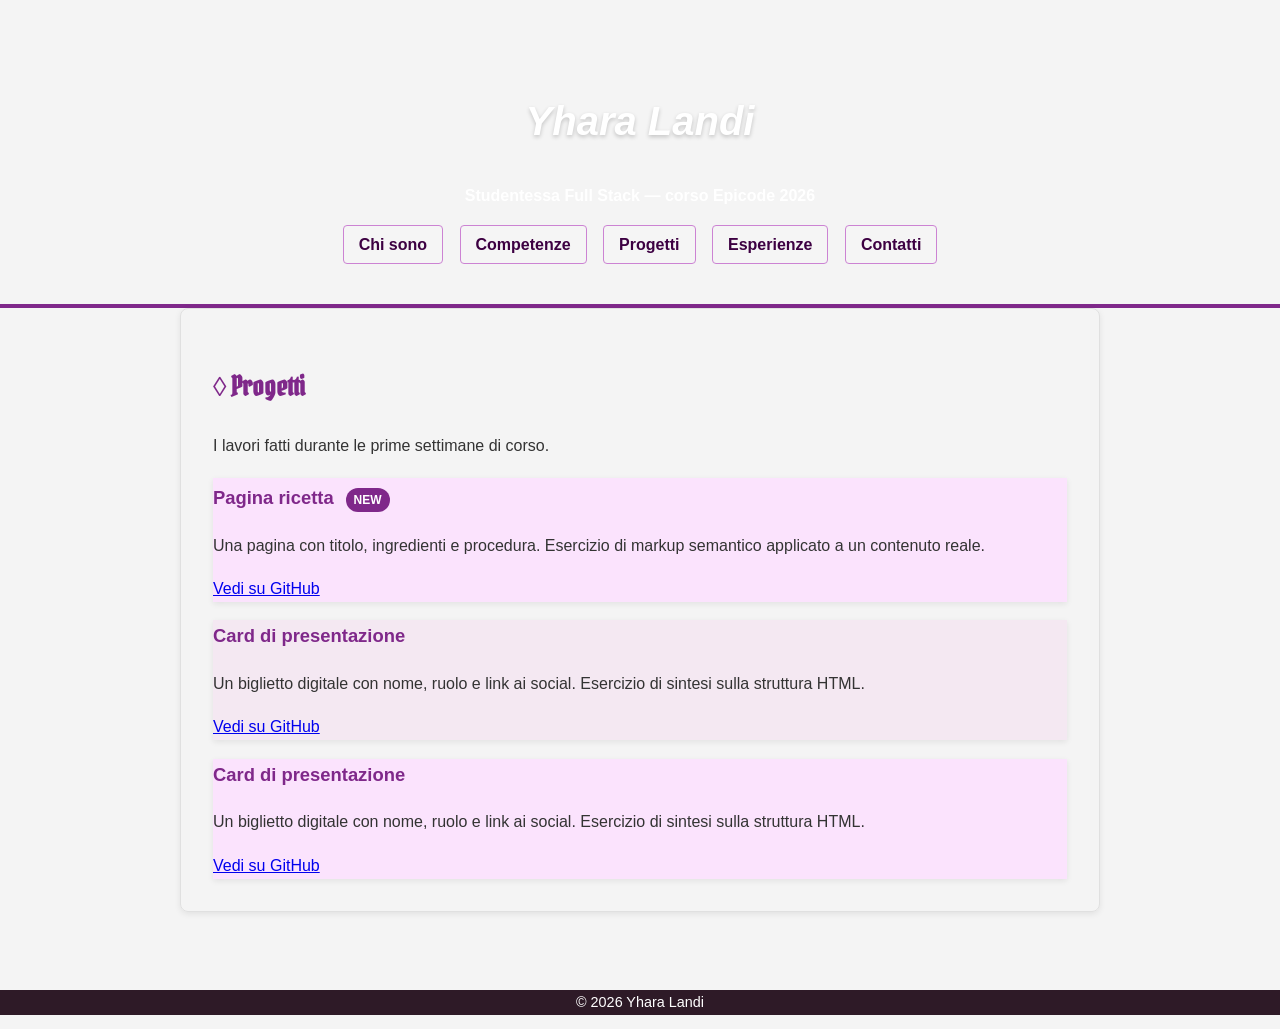
==== project.html @ 40f6e140 "nav" ====
<!DOCTYPE html>
<html lang="it">

<head>
    <meta charset="UTF-8">
    <meta name="viewport" content="width=device-width, initial-scale=1.0">
    <title>Yhara Landi</title>
    <link href="https://fonts.googleapis.com/css2?family=Pirata+One&display=swap" rel="stylesheet">
    <link rel="stylesheet" href="assets/css/style.css">
</head>

<body>
    <header id="siteHeader">
        <h1>Yhara Landi</h1>
        <p class="cute"><b>Studentessa Full Stack</b> — corso Epicode 2026</p>

        <nav>
            <ul>
                <li><a href="#chi-sono">Chi sono</a></li>
                <li><a href="#competenze">Competenze</a></li>
                <li><a href="#progetti">Progetti</a></li>
                <li><a href="#esperienze">Esperienze</a></li>
                <li><a href="#contatti">Contatti</a></li>
            </ul>
        </nav>
    </header>

    <main>
        <div id="progetti">
            <h2>Progetti</h2>
            <p>I lavori fatti durante le prime settimane di corso.</p>

            <article class="project">
                <h3>Pagina ricetta</h3>
                <p>Una pagina con titolo, ingredienti e procedura. Esercizio di markup semantico applicato a un
                    contenuto reale.</p>
                <a href="javascript:void();">Vedi su GitHub</a>
            </article>

            <article class="project">
                <h3>Card di presentazione</h3>
                <p>Un biglietto digitale con nome, ruolo e link ai social. Esercizio di sintesi sulla struttura HTML.
                </p>
                <a href="javascript:void();">Vedi su GitHub</a>
            </article>
            <article class="project">
                <h3>Card di presentazione</h3>
                <p>Un biglietto digitale con nome, ruolo e link ai social. Esercizio di sintesi sulla struttura HTML.
                </p>
                <a href="javascript:void();">Vedi su GitHub</a>
            </article>
        </div>
    </main>

    <footer id="siteFooter">
        <p>&copy; 2026 Yhara Landi</p>
    </footer>

</body>

</html>
---- assets/css/style.css ----
/* Lasciate ogne speranza, voi ch'intrate*/
html,
body {
    margin: 0;
    padding: 0;
    font-family: "Helvetica Neue", Arial, sans-serif;
    font-size: 16px;
    line-height: 1.7;
    color: #333333;
    background-color: #f4f4f4;
    box-sizing: border-box;
}

#siteHeader {
    background-image: url(https://images.unsplash.com/photo-1557682250-33bd709cbe85?q=80&w=1129&auto=format&fit=crop&ixlib=rb-4.1.0&ixid=M3wxMjA3fDB8MHxwaG90by1wYWdlfHx8fGVufDB8fHx8fA%3D%3D);
    background-size: cover;
    background-position: center;
    color: #ffffff;
    text-align: center;
    padding: 60px 20px 40px;
    border-bottom: 4px solid rgb(127, 40, 138);
}

#siteHeader h1 {
    font-size: 2.5rem;
    font-weight: bold;
    font-style: italic;
    text-shadow: 0 2px 4px rgba(0, 0, 0, 0.2);
}

.cute {
    color: rgb(255, 255, 255);
    font-weight: 600;
}

nav li {
    display: inline-block;
}

nav a {
    color: #3d0042;
    font-weight: bold;
    text-decoration: none;
    display: inline-block;
    padding: 5px 15px;
    margin: 0 6px;
    border-radius: 4px;
    border: 1px solid #cc83d3;
    background-color: rgba(255, 255, 255, 0.062)
}

nav ul {
    list-style: none;
    margin: 0;
    padding: 0;
}

nav a:hover {
    color: #ffffff;
    background-color: rgba(255, 255, 255, 0.2);
padding: 15px 15px;
}

main {
    max-width: 920px;
    margin: 0 auto;
    padding: 0 20px 40px;
}

main div {
    padding: 32px;
    margin-bottom: 24px;
    border: 1px solid #e0e0e0;
    border-radius: 8px;
    box-shadow: 0 2px 6px rgba(0, 0, 0, 0.08);
}

main h2 {
    font-size: 1.7rem;
    color: hsl(293, 55%, 35%);
    text-align: left;
    font-family: "Pirata One", cursive;
}

main div h2::before {
    content: "◊ ";
    color: hsl(293, 55%, 35%);
}

main h3 {
    font-size: 1.15rem;
    color: hsl(293, 55%, 35%);
    text-align: left;
}

#chiSono {
    background-color: #ffffff;
    text-align: justify;
    padding-left: 20px;
}

#chiSono p:first-of-type {
    font-size: 1.1rem;
    font-style: italic;
    color: #5d3964;
}

.avatar {
    width: 110px;
    height: 110px;
    border: 4px solid hsl(293, 55%, 35%);
    border-radius: 50%;
    float: left;
    margin: 0 20px 12px 0;
}

#chiSono p:first-of-type::first-letter {
    font-size: 3rem;
    font-weight: bold;
    float: left;
    margin-right: 6px;
    color: hsl(293, 55%, 35%);
}


#competenze {
    clear: both;
}
 
.skillList {
    list-style: none;
}

.skillList li:nth-child(odd) {
    background-color: #e9c6eb;
}

.skillList li:nth-child(even) {
    background-color: #f4e8f2;
}

.skillList li:first-child {
    font-weight: bold;
}

.skillList li::before {
    content: "★ ";
    color: hsl(293, 55%, 35%);
}

.project:nth-of-type(odd) {
    background-color: #fbe3fd;
}

.project:nth-of-type(even) {
    background-color: #f4e8f2;
}

.project {
    box-shadow: 0 2px 6px rgba(0, 0, 0, 0.08);
}

.project:hover {
    box-shadow: 0 4px 12px rgba(0, 0, 0, 0.15);
}

.project:first-of-type h3::after {
    content: "NEW";
    display: inline-block;
    padding: 2px 8px;
    margin-left: 12px;
    background-color: hsl(293, 55%, 35%);
    color: #ffffff;
    border-radius: 16px;
    font-size: 0.75rem;
    margin-top: 10px;

}

.project:nth-of-type(2) h3::after {
    margin-top: 10px;

}

table {
    border-collapse: collapse;
}

table caption {
    font-weight: 600;
}

table,
th,
td {
    border: 1px solid rgb(154, 35, 170);
}

label {
    font-weight: bold;
    color: rgb(127, 40, 138);
}

input,
textarea,
select {
    font-family: "Helvetica Neue", Arial, sans-serif;
    font-size: 0.95rem;
    width: 60%;
    background-color: #df86cb;
    color: white;
}

input::placeholder,
textarea::placeholder {
    color: #ffffff;
    font-style: italic;
}

input:focus,
textarea:focus,
select:focus {
    background-color: #9e3183;
    color: #ffffff;
}

.consenso {
    width: auto;
}

button {
    color: #ffffff;
    background-color: hsl(293, 55%, 35%);
    font-weight: bold;
    width: 30%;
    padding: 12px 24px;
    border: none;
    border-radius: 4px;
    box-shadow: 0 2px 4px rgba(0, 0, 0, 0.1);
}

button:hover {
    color: #eeeeee;
    background-color: hsl(295, 100%, 12%);
    box-shadow: 0 4px 8px rgba(0, 0, 0, 0.15);
}

#siteFooter {
    background-color: #2e1a27;
    color: #ffffff;
    text-align: center;
    font-size: 0.9rem;
}
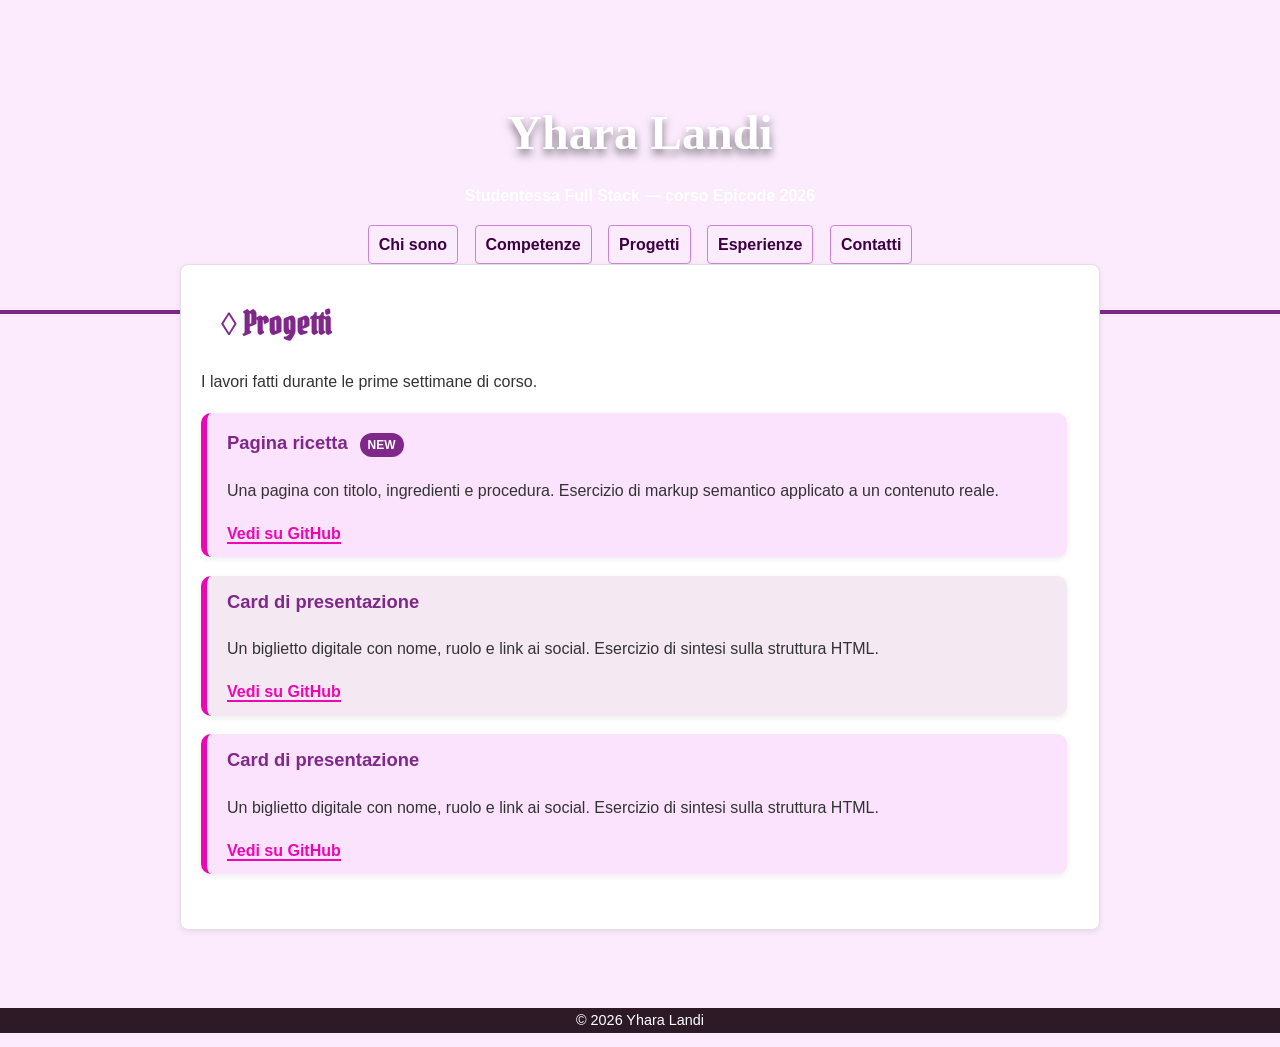
==== commit 9e0a7222: "modifiche progetti" ====
--- a/project.html
+++ b/project.html
@@ -6,6 +6,7 @@
     <meta name="viewport" content="width=device-width, initial-scale=1.0">
     <title>Yhara Landi</title>
     <link href="https://fonts.googleapis.com/css2?family=Pirata+One&display=swap" rel="stylesheet">
+    <link rel="stylesheet" href="https://cdn.jsdelivr.net/npm/bootstrap-icons@1.13.1/font/bootstrap-icons.min.css">
     <link rel="stylesheet" href="assets/css/style.css">
 </head>
 
--- a/assets/css/style.css
+++ b/assets/css/style.css
@@ -7,9 +7,10 @@
     font-size: 16px;
     line-height: 1.7;
     color: #333333;
-    background-color: #f4f4f4;
+    background-color: #fbebfd;
     box-sizing: border-box;
 }
+
 
 #siteHeader {
     background-image: url(https://images.unsplash.com/photo-1557682250-33bd709cbe85?q=80&w=1129&auto=format&fit=crop&ixlib=rb-4.1.0&ixid=M3wxMjA3fDB8MHxwaG90by1wYWdlfHx8fGVufDB8fHx8fA%3D%3D);
@@ -17,15 +18,17 @@
     background-position: center;
     color: #ffffff;
     text-align: center;
-    padding: 60px 20px 40px;
+    padding: 60px 20px 0;
     border-bottom: 4px solid rgb(127, 40, 138);
+
 }
 
 #siteHeader h1 {
-    font-size: 2.5rem;
-    font-weight: bold;
-    font-style: italic;
-    text-shadow: 0 2px 4px rgba(0, 0, 0, 0.2);
+    font-family: 'Times New Roman', Times, serif;
+    font-size: 3rem;
+    font-weight: bold;
+    text-shadow: 0 5px 9px rgba(0, 0, 0, 0.5);
+    margin-bottom: -8px;
 }
 
 .cute {
@@ -42,29 +45,29 @@
     font-weight: bold;
     text-decoration: none;
     display: inline-block;
-    padding: 5px 15px;
+    padding: 5px 10px;
     margin: 0 6px;
     border-radius: 4px;
     border: 1px solid #cc83d3;
-    background-color: rgba(255, 255, 255, 0.062)
+    background-color: rgba(255, 255, 255, 0.062);
 }
 
 nav ul {
     list-style: none;
-    margin: 0;
+    margin-bottom: 46px;
     padding: 0;
 }
 
 nav a:hover {
     color: #ffffff;
     background-color: rgba(255, 255, 255, 0.2);
-padding: 15px 15px;
 }
 
 main {
     max-width: 920px;
     margin: 0 auto;
     padding: 0 20px 40px;
+    margin-top: -50px;
 }
 
 main div {
@@ -76,9 +79,10 @@
 }
 
 main h2 {
-    font-size: 1.7rem;
+    font-size: 2rem;
     color: hsl(293, 55%, 35%);
     text-align: left;
+    margin: 0 0 5px 20px;
     font-family: "Pirata One", cursive;
 }
 
@@ -93,7 +97,11 @@
     text-align: left;
 }
 
-#chiSono {
+#chiSono,
+#competenze,
+#progetti,
+#esperienze,
+#contatti {
     background-color: #ffffff;
     text-align: justify;
     padding-left: 20px;
@@ -126,7 +134,7 @@
 #competenze {
     clear: both;
 }
- 
+
 .skillList {
     list-style: none;
 }
@@ -148,6 +156,9 @@
     color: hsl(293, 55%, 35%);
 }
 
+#progetti{
+    padding-bottom: 45px;
+}
 .project:nth-of-type(odd) {
     background-color: #fbe3fd;
 }
@@ -158,6 +169,15 @@
 
 .project {
     box-shadow: 0 2px 6px rgba(0, 0, 0, 0.08);
+    margin-bottom: 10px;
+    padding: 0 0 10px 20px;
+        border-left: solid 6px #eb08b2;
+        border-radius: 10px;
+
+}
+.project h3{
+padding-top: 10px;
+
 }
 
 .project:hover {
@@ -179,6 +199,40 @@
 
 .project:nth-of-type(2) h3::after {
     margin-top: 10px;
+
+}
+.project a{
+    color: #eb08b2;
+    font-size: 1em;
+    text-decoration: none;
+    font-weight: 600;
+    border-bottom: solid 2px #eb08b2;
+}
+.project a:hover {
+    color: #7F288A;
+        border-bottom: solid 2px #7F288A;
+
+}
+.project a:visited {
+    color: #eb08b2;
+}
+
+/*link per la pagina extra*/
+.altriProgetti {
+    color: #eb08b2;
+    font-size: 1em;
+    text-decoration: none;
+    float: right;
+    font-weight: 600;
+    border-bottom: solid 2px #eb08b2;
+}
+
+.altriProgetti:visited {
+    color: #eb08b2;
+}
+.altriProgetti:hover {
+    color: #7F288A;
+        border-bottom: solid 2px #7F288A;
 
 }
 
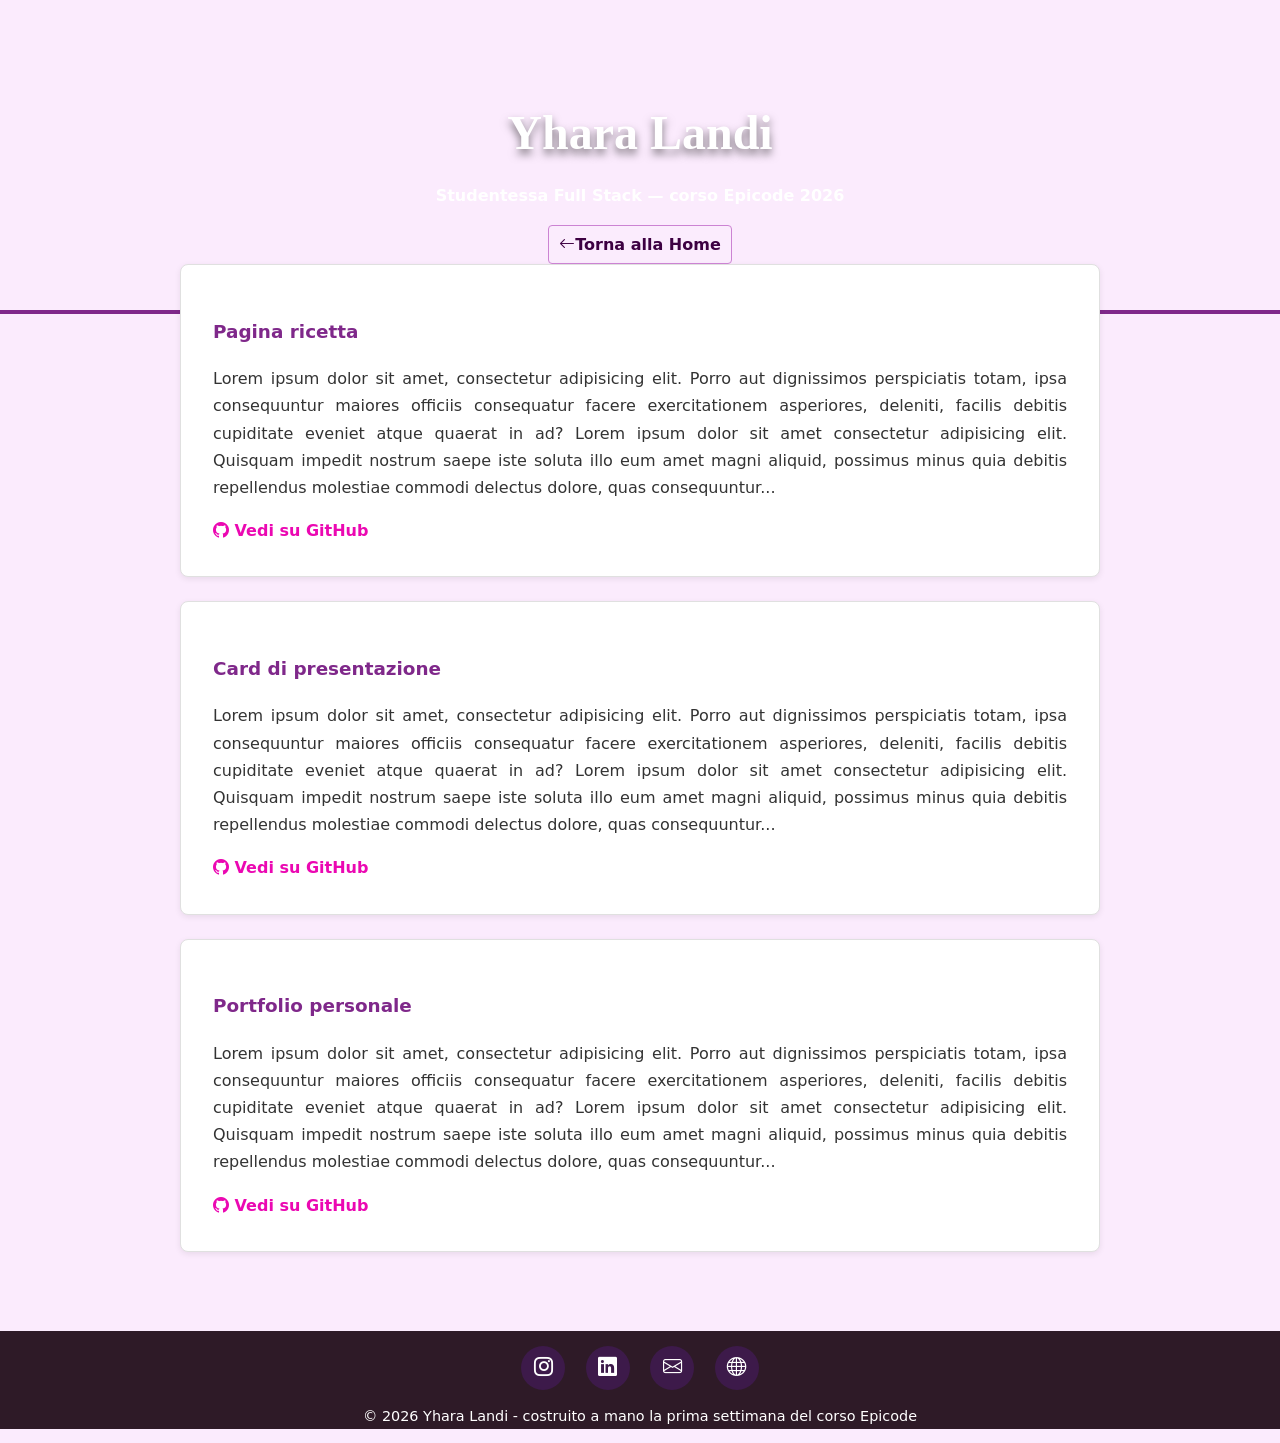
==== commit 05b7e0c9: "modifica pagina secondaria" ====
--- a/project.html
+++ b/project.html
@@ -17,44 +17,36 @@
 
         <nav>
             <ul>
-                <li><a href="#chi-sono">Chi sono</a></li>
-                <li><a href="#competenze">Competenze</a></li>
-                <li><a href="#progetti">Progetti</a></li>
-                <li><a href="#esperienze">Esperienze</a></li>
-                <li><a href="#contatti">Contatti</a></li>
+                <li><a href="index.html"><i class="bi bi-arrow-left"></i>Torna alla Home</a></li>
             </ul>
         </nav>
     </header>
 
-    <main>
-        <div id="progetti">
-            <h2>Progetti</h2>
-            <p>I lavori fatti durante le prime settimane di corso.</p>
-
-            <article class="project">
-                <h3>Pagina ricetta</h3>
-                <p>Una pagina con titolo, ingredienti e procedura. Esercizio di markup semantico applicato a un
-                    contenuto reale.</p>
-                <a href="javascript:void();">Vedi su GitHub</a>
-            </article>
-
-            <article class="project">
-                <h3>Card di presentazione</h3>
-                <p>Un biglietto digitale con nome, ruolo e link ai social. Esercizio di sintesi sulla struttura HTML.
-                </p>
-                <a href="javascript:void();">Vedi su GitHub</a>
-            </article>
-            <article class="project">
-                <h3>Card di presentazione</h3>
-                <p>Un biglietto digitale con nome, ruolo e link ai social. Esercizio di sintesi sulla struttura HTML.
-                </p>
-                <a href="javascript:void();">Vedi su GitHub</a>
-            </article>
-        </div>
-    </main>
+<main>
+    <div class="projectCard">
+        <h3>Pagina ricetta</h3>
+        <p>Lorem ipsum dolor sit amet, consectetur adipisicing elit. Porro aut dignissimos perspiciatis totam, ipsa consequuntur maiores officiis consequatur facere exercitationem asperiores, deleniti, facilis debitis cupiditate eveniet atque quaerat in ad? Lorem ipsum dolor sit amet consectetur adipisicing elit. Quisquam impedit nostrum saepe iste soluta illo eum amet magni aliquid, possimus minus quia debitis repellendus molestiae commodi delectus dolore, quas consequuntur...</p>
+        <a href="javascript:void();"><i class="bi bi-github"></i> Vedi su GitHub</a>
+    </div>
+    <div class="projectCard">
+        <h3>Card di presentazione</h3>
+        <p>Lorem ipsum dolor sit amet, consectetur adipisicing elit. Porro aut dignissimos perspiciatis totam, ipsa consequuntur maiores officiis consequatur facere exercitationem asperiores, deleniti, facilis debitis cupiditate eveniet atque quaerat in ad? Lorem ipsum dolor sit amet consectetur adipisicing elit. Quisquam impedit nostrum saepe iste soluta illo eum amet magni aliquid, possimus minus quia debitis repellendus molestiae commodi delectus dolore, quas consequuntur...</p>
+        <a href="javascript:void();"><i class="bi bi-github"></i> Vedi su GitHub</a>
+    </div>
+    <div class="projectCard">
+        <h3>Portfolio personale</h3>
+        <p>Lorem ipsum dolor sit amet, consectetur adipisicing elit. Porro aut dignissimos perspiciatis totam, ipsa consequuntur maiores officiis consequatur facere exercitationem asperiores, deleniti, facilis debitis cupiditate eveniet atque quaerat in ad? Lorem ipsum dolor sit amet consectetur adipisicing elit. Quisquam impedit nostrum saepe iste soluta illo eum amet magni aliquid, possimus minus quia debitis repellendus molestiae commodi delectus dolore, quas consequuntur...</p>
+        <a href="javascript:void();"><i class="bi bi-github"></i> Vedi su GitHub</a>
+    </div>
+</main>
 
     <footer id="siteFooter">
-        <p>&copy; 2026 Yhara Landi</p>
+        <ul>
+        <li><a href="https://www.instagram.com/" target="_blank"><i class="bi bi-instagram"></i></a></li>
+        <li><a href="https://www.linkedin.com/in/yhara-landi-a729241b5/" target="_blank"><i class="bi bi-linkedin"></i></a></li>
+        <li><a href="mailto:tua@email.com"><i class="bi bi-envelope"></i></a></li>
+        <li><a href="https://github.com/YharaLandi" target="_blank"><i class="bi bi-globe"></i></a></li>
+    </ul> <p>&copy; 2026 Yhara Landi - costruito a mano la prima settimana del corso Epicode</p>
     </footer>
 
 </body>
--- a/assets/css/style.css
+++ b/assets/css/style.css
@@ -9,6 +9,7 @@
     color: #333333;
     background-color: #fbebfd;
     box-sizing: border-box;
+    font-family: system-ui, -apple-system, BlinkMacSystemFont, 'Segoe UI', Roboto, Oxygen, Ubuntu, Cantarell, 'Open Sans', 'Helvetica Neue', sans-serif;
 }
 
 
@@ -70,9 +71,9 @@
     margin-top: -50px;
 }
 
-main div {
-    padding: 32px;
+main>div {
     margin-bottom: 24px;
+    padding-bottom: 10px;
     border: 1px solid #e0e0e0;
     border-radius: 8px;
     box-shadow: 0 2px 6px rgba(0, 0, 0, 0.08);
@@ -81,14 +82,13 @@
 main h2 {
     font-size: 2rem;
     color: hsl(293, 55%, 35%);
-    text-align: left;
-    margin: 0 0 5px 20px;
     font-family: "Pirata One", cursive;
 }
 
-main div h2::before {
+main div>h2::before {
     content: "◊ ";
     color: hsl(293, 55%, 35%);
+    font-family: Arial, Helvetica, sans-serif;
 }
 
 main h3 {
@@ -107,10 +107,21 @@
     padding-left: 20px;
 }
 
+#chiSono>p,
+#competenze>p,
+#progetti>p,
+#esperienze>p,
+#contatti>p, #chiSono>h2,
+#competenze>h2,
+#progetti>h2,
+#esperienze>h2,
+#contatti>h2 {
+    padding-left: 10px;
+}
+
 #chiSono p:first-of-type {
     font-size: 1.1rem;
-    font-style: italic;
-    color: #5d3964;
+    color: #000000;
 }
 
 .avatar {
@@ -123,60 +134,88 @@
 }
 
 #chiSono p:first-of-type::first-letter {
-    font-size: 3rem;
+    font-size: 4rem;
     font-weight: bold;
     float: left;
-    margin-right: 6px;
     color: hsl(293, 55%, 35%);
 }
 
-
-#competenze {
-    clear: both;
-}
-
-.skillList {
-    list-style: none;
-}
-
-.skillList li:nth-child(odd) {
-    background-color: #e9c6eb;
-}
-
-.skillList li:nth-child(even) {
-    background-color: #f4e8f2;
-}
-
-.skillList li:first-child {
-    font-weight: bold;
-}
-
-.skillList li::before {
-    content: "★ ";
-    color: hsl(293, 55%, 35%);
-}
-
+/*competenze*/
+.skillRow h3 {
+    font-size: 1em;
+    margin: 0 0 -5px 0;
+}
+
+.skillDescription {
+    color: #aaa7aa;
+    margin: 10px 0;
+    padding: 0;
+}
+
+.skillRow {
+    padding: 12px 16px 26px;
+}
+
+
+.skillBarra {
+    background-color: #e0e0e0;
+    border-radius: 6px;
+    height: 12px;
+}
+
+.barra {
+    height: 12px;
+    background-color: hsl(293, 55%, 35%);
+    border-radius: 6px;
+}
+
+.skillRow:nth-child(3) .barra {
+    width: 85%;
+}
+
+.skillRow:nth-child(4) .barra {
+    width: 70%;
+}
+
+.skillRow:nth-child(5) .barra {
+    width: 60%;
+}
+
+.skillRow:nth-child(6) .barra {
+    width: 75%;
+}
+
+.skillRow:nth-child(7) .barra {
+    width: 65%;
+}
+
+/*progetti*/
 #progetti{
-    padding-bottom: 45px;
+padding-bottom: 40px;
 }
 .project:nth-of-type(odd) {
     background-color: #fbe3fd;
+    border-left: solid 6px #eca4da;
+
 }
 
 .project:nth-of-type(even) {
     background-color: #f4e8f2;
+    border-left: solid 6px #7F288A;
+
 }
 
 .project {
     box-shadow: 0 2px 6px rgba(0, 0, 0, 0.08);
     margin-bottom: 10px;
     padding: 0 0 10px 20px;
-        border-left: solid 6px #eb08b2;
-        border-radius: 10px;
-
-}
-.project h3{
-padding-top: 10px;
+    border-radius: 10px;
+    margin: 10px;
+
+}
+
+.project h3 {
+    padding-top: 10px;
 
 }
 
@@ -197,22 +236,19 @@
 
 }
 
-.project:nth-of-type(2) h3::after {
-    margin-top: 10px;
-
-}
-.project a{
+.project a {
     color: #eb08b2;
     font-size: 1em;
     text-decoration: none;
     font-weight: 600;
-    border-bottom: solid 2px #eb08b2;
-}
+}
+
 .project a:hover {
     color: #7F288A;
-        border-bottom: solid 2px #7F288A;
-
-}
+    border-bottom: solid 4px #7F288A;
+    text-decoration: none;
+}
+
 .project a:visited {
     color: #eb08b2;
 }
@@ -223,6 +259,7 @@
     font-size: 1em;
     text-decoration: none;
     float: right;
+    margin-right: 25px;
     font-weight: 600;
     border-bottom: solid 2px #eb08b2;
 }
@@ -230,24 +267,44 @@
 .altriProgetti:visited {
     color: #eb08b2;
 }
+
 .altriProgetti:hover {
     color: #7F288A;
-        border-bottom: solid 2px #7F288A;
-
-}
+    border-bottom: solid 2px #7F288A;
+
+}
+
+/*tabella esperienze*/
 
 table {
     border-collapse: collapse;
+    width: 100%;
 }
 
 table caption {
     font-weight: 600;
+    text-align: left;
+    font-style: italic;
 }
 
 table,
 th,
 td {
-    border: 1px solid rgb(154, 35, 170);
+    border: none;
+}
+
+td {
+    border-bottom: 1px solid rgb(154, 35, 170);
+}
+
+thead tr {
+    background-color: #f4e8f2;
+}
+
+th,
+td {
+    padding: 12px 16px;
+    text-align: left;
 }
 
 label {
@@ -286,7 +343,7 @@
     color: #ffffff;
     background-color: hsl(293, 55%, 35%);
     font-weight: bold;
-    width: 30%;
+    width: 16%;
     padding: 12px 24px;
     border: none;
     border-radius: 4px;
@@ -304,4 +361,56 @@
     color: #ffffff;
     text-align: center;
     font-size: 0.9rem;
+}
+
+#siteFooter ul {
+    list-style: none;
+    padding: 15px 0 0 0;
+    margin: 15px 0 12px 0;
+}
+
+#siteFooter li {
+    display: inline-block;
+    margin: 0 8px;
+}
+
+#siteFooter a {
+    display: inline-block;
+    width: 44px;
+    height: 44px;
+    line-height: 44px;
+    border-radius: 50%;
+    background-color: #3d1a4a;
+    color: #ffffff;
+    font-size: 1.2rem;
+    text-align: center;
+    text-decoration: none;
+}
+
+#siteFooter a:hover {
+    background-color: hsl(293, 55%, 35%);
+    color: #9e3183;
+}
+
+/*nuova pagina*/
+.projectCard {
+    background-color: #ffffff;
+    text-align: justify;
+    padding: 32px;
+    margin-bottom: 24px;
+    border: 1px solid #e0e0e0;
+    border-radius: 8px;
+    box-shadow: 0 2px 6px rgba(0, 0, 0, 0.08);
+}
+.projectCard a {
+    color: #eb08b2;
+    font-size: 1em;
+    text-decoration: none;
+    font-weight: 600;
+}
+
+.projectCard a:hover {
+    color: #7F288A;
+    border-bottom: solid 4px #7F288A;
+    text-decoration: none;
 }
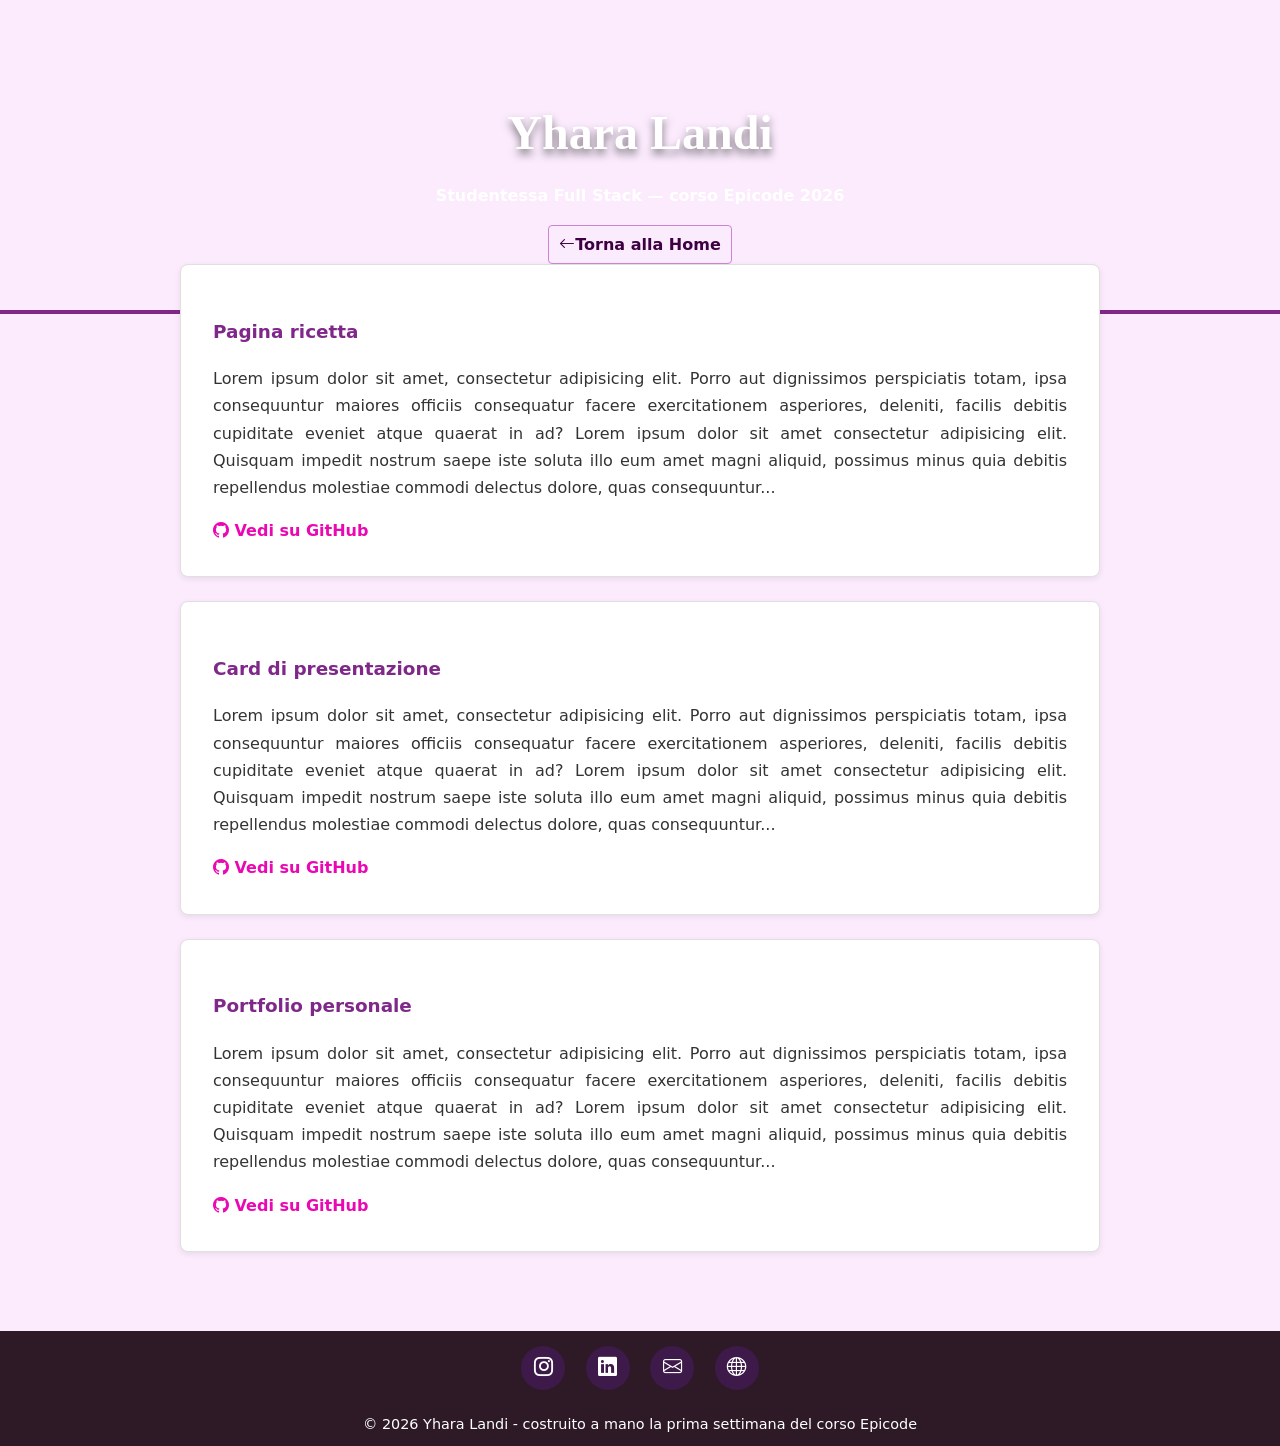
==== commit 85af1b21: "rifiniture" ====
--- a/project.html
+++ b/project.html
@@ -5,7 +5,9 @@
     <meta charset="UTF-8">
     <meta name="viewport" content="width=device-width, initial-scale=1.0">
     <title>Yhara Landi</title>
-    <link href="https://fonts.googleapis.com/css2?family=Pirata+One&display=swap" rel="stylesheet">
+  <link rel="preconnect" href="https://fonts.googleapis.com">
+<link rel="preconnect" href="https://fonts.gstatic.com" crossorigin>
+<link href="https://fonts.googleapis.com/css2?family=Pirata+One&family=Roboto:ital,wght@0,100..900;1,100..900&display=swap" rel="stylesheet">
     <link rel="stylesheet" href="https://cdn.jsdelivr.net/npm/bootstrap-icons@1.13.1/font/bootstrap-icons.min.css">
     <link rel="stylesheet" href="assets/css/style.css">
 </head>
--- a/assets/css/style.css
+++ b/assets/css/style.css
@@ -3,7 +3,6 @@
 body {
     margin: 0;
     padding: 0;
-    font-family: "Helvetica Neue", Arial, sans-serif;
     font-size: 16px;
     line-height: 1.7;
     color: #333333;
@@ -13,6 +12,7 @@
 }
 
 
+
 #siteHeader {
     background-image: url(https://images.unsplash.com/photo-1557682250-33bd709cbe85?q=80&w=1129&auto=format&fit=crop&ixlib=rb-4.1.0&ixid=M3wxMjA3fDB8MHxwaG90by1wYWdlfHx8fGVufDB8fHx8fA%3D%3D);
     background-size: cover;
@@ -73,7 +73,7 @@
 
 main>div {
     margin-bottom: 24px;
-    padding-bottom: 10px;
+    padding:0 15px 10px 15px;
     border: 1px solid #e0e0e0;
     border-radius: 8px;
     box-shadow: 0 2px 6px rgba(0, 0, 0, 0.08);
@@ -104,14 +104,14 @@
 #contatti {
     background-color: #ffffff;
     text-align: justify;
-    padding-left: 20px;
 }
 
 #chiSono>p,
 #competenze>p,
 #progetti>p,
 #esperienze>p,
-#contatti>p, #chiSono>h2,
+#contatti>p,
+#chiSono>h2,
 #competenze>h2,
 #progetti>h2,
 #esperienze>h2,
@@ -190,9 +190,10 @@
 }
 
 /*progetti*/
-#progetti{
-padding-bottom: 40px;
-}
+#progetti {
+    padding-bottom: 40px;
+}
+
 .project:nth-of-type(odd) {
     background-color: #fbe3fd;
     border-left: solid 6px #eca4da;
@@ -391,6 +392,11 @@
     background-color: hsl(293, 55%, 35%);
     color: #9e3183;
 }
+#siteFooter p{
+    margin: 0;
+    padding: 10px;
+}
+
 
 /*nuova pagina*/
 .projectCard {
@@ -402,6 +408,7 @@
     border-radius: 8px;
     box-shadow: 0 2px 6px rgba(0, 0, 0, 0.08);
 }
+
 .projectCard a {
     color: #eb08b2;
     font-size: 1em;
@@ -413,4 +420,6 @@
     color: #7F288A;
     border-bottom: solid 4px #7F288A;
     text-decoration: none;
-}+}
+
+
